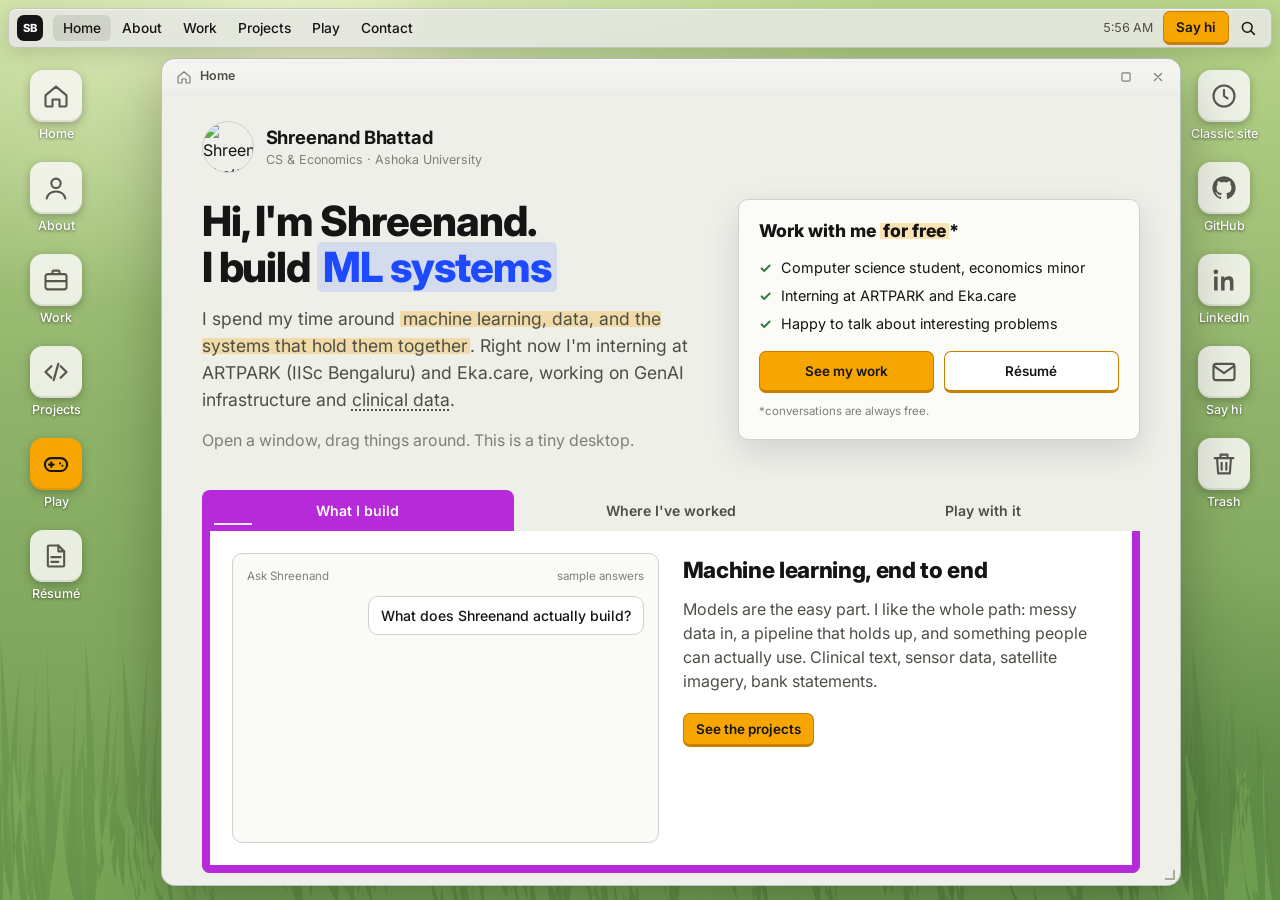
==== update/index.html @ 7546afbc "Add VOID//SHIFT hand-tracked arcade game and desktop-style portfolio at /update Co-Authored-By: Clau" ====
<!DOCTYPE html>
<html lang="en">
<head>
<meta charset="UTF-8">
<meta name="viewport" content="width=device-width, initial-scale=1.0">
<title>Shreenand Bhattad · desktop edition</title>
<meta name="description" content="Shreenand Bhattad's portfolio, rebuilt as a tiny desktop. Machine learning, data, and the systems that hold them together.">
<meta name="theme-color" content="#e5e7e0">
<link rel="preconnect" href="https://fonts.googleapis.com">
<link rel="preconnect" href="https://fonts.gstatic.com" crossorigin>
<link href="https://fonts.googleapis.com/css2?family=Inter:wght@400;500;600;700;800&display=swap" rel="stylesheet">
<link rel="icon" href="data:image/svg+xml,<svg xmlns='http://www.w3.org/2000/svg' viewBox='0 0 100 100'><rect width='100' height='100' rx='22' fill='%23151515'/><text x='50' y='66' font-size='44' font-weight='800' text-anchor='middle' fill='white' font-family='Arial'>SB</text></svg>">
<link rel="stylesheet" href="style.css">
</head>
<body>

<svg width="0" height="0" style="position:absolute" aria-hidden="true">
  <defs>
    <symbol id="i-home" viewBox="0 0 24 24"><path fill="none" stroke="currentColor" stroke-width="1.8" stroke-linejoin="round" d="M3 11.5 12 4l9 7.5V20a1 1 0 0 1-1 1h-5v-6H9v6H4a1 1 0 0 1-1-1z"/></symbol>
    <symbol id="i-user" viewBox="0 0 24 24"><g fill="none" stroke="currentColor" stroke-width="1.8" stroke-linecap="round"><circle cx="12" cy="8" r="4"/><path d="M4 21c1-4 4-6 8-6s7 2 8 6"/></g></symbol>
    <symbol id="i-brief" viewBox="0 0 24 24"><g fill="none" stroke="currentColor" stroke-width="1.8" stroke-linejoin="round"><rect x="3" y="7" width="18" height="13" rx="2"/><path d="M9 7V5a1 1 0 0 1 1-1h4a1 1 0 0 1 1 1v2M3 13h18"/></g></symbol>
    <symbol id="i-code" viewBox="0 0 24 24"><path fill="none" stroke="currentColor" stroke-width="1.9" stroke-linecap="round" stroke-linejoin="round" d="m8 7-5 5 5 5m8-10 5 5-5 5M14 5l-4 14"/></symbol>
    <symbol id="i-play" viewBox="0 0 24 24"><g fill="none" stroke="currentColor" stroke-width="1.8" stroke-linejoin="round" stroke-linecap="round"><rect x="2.5" y="7" width="19" height="11" rx="5.5"/><path d="M8 10.5v4M6 12.5h4M15.5 11.5h.01M17.5 13.5h.01"/></g></symbol>
    <symbol id="i-doc" viewBox="0 0 24 24"><g fill="none" stroke="currentColor" stroke-width="1.8" stroke-linejoin="round" stroke-linecap="round"><path d="M6 3h8l5 5v12a1 1 0 0 1-1 1H6a1 1 0 0 1-1-1V4a1 1 0 0 1 1-1z"/><path d="M14 3v5h5M8 13h8M8 17h6"/></g></symbol>
    <symbol id="i-mail" viewBox="0 0 24 24"><g fill="none" stroke="currentColor" stroke-width="1.8" stroke-linejoin="round" stroke-linecap="round"><rect x="3" y="5" width="18" height="14" rx="2"/><path d="m3.5 7 8.5 6 8.5-6"/></g></symbol>
    <symbol id="i-gh" viewBox="0 0 24 24"><path fill="currentColor" d="M12 2a10 10 0 0 0-3.16 19.49c.5.09.68-.22.68-.48v-1.7c-2.78.6-3.37-1.34-3.37-1.34-.45-1.16-1.11-1.47-1.11-1.47-.91-.62.07-.6.07-.6 1 .07 1.53 1.03 1.53 1.03.89 1.53 2.34 1.09 2.91.83.09-.65.35-1.09.63-1.34-2.22-.25-4.56-1.11-4.56-4.94 0-1.09.39-1.98 1.03-2.68-.1-.25-.45-1.27.1-2.64 0 0 .84-.27 2.75 1.02a9.5 9.5 0 0 1 5 0c1.91-1.29 2.75-1.02 2.75-1.02.55 1.37.2 2.39.1 2.64.64.7 1.03 1.59 1.03 2.68 0 3.84-2.34 4.69-4.57 4.94.36.31.68.92.68 1.85v2.74c0 .27.18.58.69.48A10 10 0 0 0 12 2z"/></symbol>
    <symbol id="i-in" viewBox="0 0 24 24"><path fill="currentColor" d="M5 3a2 2 0 1 0 0 4 2 2 0 0 0 0-4zM3.500 9h3v12h-3zM9.500 9h2.900v1.700c.5-1 1.800-2 3.700-2 3.400 0 4 2.200 4 5V21h-3v-6c0-1.500 0-3.300-2-3.300s-2.600 1.500-2.600 3.200V21h-3z"/></symbol>
    <symbol id="i-trash" viewBox="0 0 24 24"><g fill="none" stroke="currentColor" stroke-width="1.8" stroke-linecap="round" stroke-linejoin="round"><path d="M4 7h16M9 7V4h6v3M6 7l1 13h10l1-13M10 11v6M14 11v6"/></g></symbol>
    <symbol id="i-back" viewBox="0 0 24 24"><g fill="none" stroke="currentColor" stroke-width="1.8" stroke-linecap="round" stroke-linejoin="round"><circle cx="12" cy="12" r="9"/><path d="M12 7v5l3 2"/></g></symbol>
    <symbol id="i-search" viewBox="0 0 24 24"><g fill="none" stroke="currentColor" stroke-width="2" stroke-linecap="round"><circle cx="11" cy="11" r="6.500"/><path d="m16 16 4.500 4.500"/></g></symbol>
    <symbol id="i-x" viewBox="0 0 24 24"><path fill="none" stroke="currentColor" stroke-width="2.200" stroke-linecap="round" d="m6 6 12 12M18 6 6 18"/></symbol>
    <symbol id="i-max" viewBox="0 0 24 24"><rect x="5" y="5" width="14" height="14" rx="2" fill="none" stroke="currentColor" stroke-width="2"/></symbol>
  </defs>
</svg>

<div id="wall">
  <div class="sun"></div>
  <svg viewBox="0 0 1200 300" preserveAspectRatio="none" id="grass"></svg>
</div>

<header id="bar">
  <a class="mark" href="#home" title="home">SB</a>
  <nav id="nav">
    <button data-open="home">Home</button>
    <button data-open="about">About</button>
    <button data-open="work">Work</button>
    <button data-open="projects">Projects</button>
    <button data-open="play">Play</button>
    <button data-open="contact">Contact</button>
  </nav>
  <span class="sp"></span>
  <span id="clock"></span>
  <a class="cta" href="#contact" data-open="contact">Say hi</a>
  <button class="ibtn" id="searchBtn" title="Search (⌘K)" aria-label="Search"><svg><use href="#i-search"/></svg></button>
</header>

<aside class="icons l" id="iconsL"></aside>
<aside class="icons r" id="iconsR"></aside>
<div id="wins"></div>

<div id="spot" role="dialog" aria-label="Search">
  <div class="panel">
    <input id="spotIn" placeholder="Jump to… work, projects, a game, résumé" autocomplete="off">
    <div class="res" id="spotRes"></div>
  </div>
</div>

<div id="toast">
  <button id="toastX" aria-label="Dismiss">×</button>
  <b>Legally-required cookie banner</b>
  <p>This site sets no cookies and loads no trackers. The only thing it remembers, in your browser, is whether you closed this box.</p>
  <p>No data goes to a third party. Nobody is asking you to accept anything.</p>
</div>

<script src="app.js"></script>
</body>
</html>
---- update/style.css ----
/* Shreenand · desktop edition.
   A portfolio that behaves like a tiny operating system: wallpaper, taskbar,
   desktop icons, and every page is a draggable window. */
:root{
  --bg:#eeefe9; --bg2:#e5e7e0; --card:#fbfbf8; --ink:#151515; --soft:#4d4f46; --mute:#7d8075; --line:#d0d1c9;
  --orange:#f7a501; --orange-d:#c77f00; --blue:#1d4aff; --purple:#b62ad9; --marker:rgba(247,165,1,.28); --mblue:rgba(29,74,255,.12);
  --green:#2f7d32;
  --font:'Inter',system-ui,-apple-system,'Segoe UI',Roboto,sans-serif;
  --mono:ui-monospace,'SF Mono',Menlo,Consolas,monospace;
}
*{box-sizing:border-box;margin:0;padding:0}
html,body{height:100%}
body{font-family:var(--font);color:var(--ink);overflow:hidden;background:#8fb36a;-webkit-font-smoothing:antialiased;line-height:1.5}
a{color:inherit}
button{font-family:inherit;cursor:pointer}

/* ---------- wallpaper: a hand-built meadow, all CSS + SVG ---------- */
#wall{position:fixed;inset:0;z-index:0;
  background:
    radial-gradient(ellipse 70% 50% at 20% 0%,rgba(255,255,230,.55),transparent 70%),
    radial-gradient(ellipse 60% 40% at 90% 90%,rgba(40,90,40,.35),transparent 70%),
    linear-gradient(180deg,#b9d58a 0%,#8fb36a 45%,#6f9a4f 100%)}
#wall svg{position:absolute;left:0;bottom:0;width:100%;height:46%;opacity:.55}
#wall .sun{position:absolute;top:-60px;left:12%;width:340px;height:340px;border-radius:50%;
  background:radial-gradient(circle,rgba(255,252,220,.75),rgba(255,252,220,0) 68%);filter:blur(4px)}

/* ---------- taskbar ---------- */
#bar{position:fixed;top:8px;left:8px;right:8px;height:40px;z-index:900;display:flex;align-items:center;gap:2px;padding:0 8px;
  background:rgba(229,231,224,.9);backdrop-filter:blur(14px);-webkit-backdrop-filter:blur(14px);border:1px solid rgba(0,0,0,.14);border-radius:8px;
  box-shadow:0 1px 0 rgba(255,255,255,.6) inset,0 6px 18px rgba(0,0,0,.12)}
#bar .mark{width:26px;height:26px;border-radius:7px;background:var(--ink);color:#fff;font-weight:800;font-size:.7rem;letter-spacing:.02em;
  display:flex;align-items:center;justify-content:center;margin-right:8px;text-decoration:none;flex:none}
#bar nav{display:flex;gap:1px;overflow:auto;scrollbar-width:none}
#bar nav::-webkit-scrollbar{display:none}
#bar nav button,#bar nav a{background:none;border:none;font-size:.86rem;font-weight:500;color:var(--ink);padding:5px 10px;border-radius:6px;text-decoration:none;white-space:nowrap}
#bar nav button:hover,#bar nav a:hover{background:rgba(0,0,0,.07)}
#bar nav button.on{background:rgba(0,0,0,.09)}
#bar .sp{flex:1}
.cta{background:var(--orange);color:var(--ink);font-weight:600;font-size:.84rem;border:1px solid var(--orange-d);border-bottom-width:3px;
  border-radius:7px;padding:5px 12px;text-decoration:none;display:inline-block;transition:transform .12s,filter .15s;white-space:nowrap}
.cta:hover{filter:brightness(1.06);transform:translateY(-1px)}
.cta:active{transform:translateY(1px);border-bottom-width:1px}
.cta.ghost{background:#fff;border-color:var(--orange-d)}
.ibtn{width:30px;height:30px;border:none;background:none;border-radius:6px;display:flex;align-items:center;justify-content:center;color:var(--ink);margin-left:2px}
.ibtn:hover{background:rgba(0,0,0,.08)}
.ibtn svg{width:18px;height:18px}
#clock{font-size:.78rem;color:var(--soft);margin:0 8px;font-variant-numeric:tabular-nums}

/* ---------- desktop icons ---------- */
.icons{position:fixed;top:64px;bottom:12px;z-index:5;display:flex;flex-direction:column;gap:10px;width:96px;align-items:center}
.icons.l{left:8px}.icons.r{right:8px}
.ico{width:92px;background:none;border:none;color:#fff;font-size:.78rem;font-weight:500;text-align:center;padding:6px 4px 4px;border-radius:8px;
  text-shadow:0 1px 3px rgba(0,0,0,.55);text-decoration:none;display:block;line-height:1.2}
.ico:hover,.ico:focus-visible{background:rgba(255,255,255,.18);outline:none}
.ico:active{background:rgba(255,255,255,.28)}
.ico .g{width:52px;height:52px;margin:0 auto 5px;border-radius:13px;background:rgba(245,246,240,.9);display:flex;align-items:center;justify-content:center;
  box-shadow:0 3px 10px rgba(0,0,0,.25),0 -2px 0 rgba(0,0,0,.08) inset;color:#55574d}
.ico .g svg{width:28px;height:28px}
.ico.hot .g{background:var(--orange);color:var(--ink)}

/* ---------- windows ---------- */
#wins{position:fixed;inset:0;z-index:10;pointer-events:none}
.win{position:absolute;pointer-events:auto;display:flex;flex-direction:column;background:var(--bg);border:1px solid rgba(0,0,0,.2);border-radius:14px;
  box-shadow:0 18px 60px rgba(0,0,0,.28),0 2px 0 rgba(255,255,255,.5) inset;overflow:hidden;animation:pop .22s cubic-bezier(.2,.9,.3,1.2)}
@keyframes pop{from{opacity:0;transform:scale(.94) translateY(10px)}to{opacity:1;transform:none}}
.win.closing{animation:out .16s ease forwards}
@keyframes out{to{opacity:0;transform:scale(.96)}}
.win.max{inset:56px 108px 8px 108px!important;width:auto!important;height:auto!important;left:108px!important;top:56px!important}
.win.inactive{box-shadow:0 8px 30px rgba(0,0,0,.2)}
.tbar{height:36px;flex:none;display:flex;align-items:center;gap:8px;padding:0 10px 0 14px;cursor:grab;user-select:none;-webkit-user-select:none;
  background:linear-gradient(180deg,rgba(255,255,255,.55),rgba(255,255,255,0));border-bottom:1px solid rgba(0,0,0,.07)}
.tbar:active{cursor:grabbing}
.tbar .t{flex:1;font-size:.78rem;font-weight:600;color:var(--soft);white-space:nowrap;overflow:hidden;text-overflow:ellipsis}
.tbar .wb{width:24px;height:24px;border:none;background:none;border-radius:6px;color:var(--mute);display:flex;align-items:center;justify-content:center}
.tbar .wb:hover{background:rgba(0,0,0,.08);color:var(--ink)}
.tbar .wb svg{width:14px;height:14px}
.body{flex:1;overflow:auto;padding:0;scrollbar-width:thin;scrollbar-color:#c3c5bb transparent}
.pad{padding:26px 40px 44px}
.grip{position:absolute;right:0;bottom:0;width:18px;height:18px;cursor:nwse-resize;z-index:3}
.grip::after{content:"";position:absolute;right:5px;bottom:5px;width:8px;height:8px;border-right:2px solid #a9ab9f;border-bottom:2px solid #a9ab9f}

/* ---------- typography shared by window contents ---------- */
h1.big{font-size:clamp(1.9rem,3.6vw,2.6rem);font-weight:800;letter-spacing:-.025em;line-height:1.1}
h2.sec{font-size:1.5rem;font-weight:800;letter-spacing:-.02em;margin-bottom:6px}
.lead{font-size:1.1rem;color:var(--soft);margin-top:14px;max-width:640px;line-height:1.55}
.hl{background:linear-gradient(transparent 12%,var(--marker) 12%,var(--marker) 92%,transparent 92%);padding:0 3px;border-radius:3px}
.hlb{background:var(--mblue);color:var(--blue);padding:0 6px;border-radius:5px}
.und{text-decoration:underline;text-decoration-style:dotted;text-underline-offset:3px}
.eyebrow{font-size:.7rem;font-weight:700;letter-spacing:.14em;text-transform:uppercase;color:var(--mute);margin-bottom:8px}
.chip{display:inline-block;font-size:.7rem;font-weight:500;padding:2px 8px;border:1px solid var(--line);border-radius:999px;background:#fff;color:var(--soft);margin:3px 4px 0 0}
.box{background:var(--card);border:1px solid var(--line);border-radius:10px;box-shadow:0 1px 0 rgba(255,255,255,.9) inset}

/* ---------- home window ---------- */
.hero{display:grid;grid-template-columns:1.25fr 1fr;gap:34px;align-items:start}
.setup{padding:18px 20px;box-shadow:0 12px 34px rgba(0,0,0,.12)}
.setup h3{font-size:1.1rem;font-weight:800;margin-bottom:10px}
.setup ul{list-style:none;margin-bottom:14px}
.setup li{font-size:.9rem;padding:3px 0 3px 22px;position:relative}
.setup li::before{content:"✓";position:absolute;left:0;color:var(--green);font-weight:700}
.setup .row{display:flex;gap:10px;flex-wrap:wrap}
.setup .cta{flex:1;text-align:center;padding:9px 12px}
.me{display:flex;align-items:center;gap:12px;margin-bottom:26px}
.me img{width:52px;height:52px;border-radius:50%;border:1px solid var(--line)}
.me b{font-size:1.15rem;letter-spacing:-.01em}
.me small{display:block;color:var(--mute);font-size:.78rem}
.tabs{margin-top:38px}
.tabrow{display:flex}
.tabrow button{flex:1;border:none;background:none;padding:12px 8px;font-size:.88rem;font-weight:600;color:var(--soft);border-radius:8px 8px 0 0;position:relative}
.tabrow button.on{background:var(--purple);color:#fff}
.tabrow button.on::after{content:"";position:absolute;left:12px;bottom:6px;height:2px;background:rgba(255,255,255,.9);width:var(--p,0%);transition:width .1s linear}
.tabpane{border:8px solid var(--purple);border-top-width:0;background:#fff;border-radius:0 0 8px 8px;display:grid;grid-template-columns:1fr 1fr;gap:24px;padding:22px;min-height:340px}
.tabpane .txt h3{font-size:1.4rem;font-weight:800;letter-spacing:-.015em;margin-bottom:10px}
.tabpane .txt p{color:var(--soft);font-size:1rem;margin-bottom:12px}
.tabpane .txt .cta{margin-top:8px}
.ask{border:1px solid var(--line);border-radius:10px;background:#fafaf7;padding:14px;font-size:.88rem;min-height:290px;display:flex;flex-direction:column;gap:10px}
.ask .hd{display:flex;justify-content:space-between;color:var(--mute);font-size:.72rem}
.ask .q{align-self:flex-end;background:#fff;border:1px solid var(--line);border-radius:10px;padding:8px 12px;max-width:92%;font-weight:500}
.ask .a{color:var(--soft)}
.ask .src{display:flex;gap:8px;align-items:center;border-bottom:1px solid var(--line);padding:6px 0;font-size:.8rem;opacity:0;transform:translateY(4px);transition:all .3s}
.ask .src.in{opacity:1;transform:none}
.ask .src i{width:8px;height:8px;border-radius:50%;background:var(--orange);flex:none}
.ask .src small{color:var(--mute);margin-left:auto;font-size:.7rem}
.caret::after{content:"";display:inline-block;width:2px;height:1em;background:var(--ink);margin-left:2px;vertical-align:-2px;animation:blink 1s steps(1) infinite}
@keyframes blink{50%{opacity:0}}
.stats{display:grid;grid-template-columns:repeat(4,1fr);gap:12px;margin-top:34px}
.stat{padding:16px 16px}
.stat b{display:block;font-size:1.7rem;font-weight:800;letter-spacing:-.02em}
.stat span{font-size:.78rem;color:var(--mute)}
.logos{display:flex;flex-wrap:wrap;gap:10px 28px;margin-top:14px;font-weight:700;color:#6d7064;font-size:1.02rem;letter-spacing:-.01em}

/* ---------- inner pages ---------- */
.list{display:grid;gap:12px;margin-top:22px}
.item{display:block;padding:18px 20px;text-decoration:none;transition:transform .15s,box-shadow .15s}
a.item:hover{transform:translateY(-2px);box-shadow:0 10px 26px rgba(0,0,0,.1)}
.item .top{display:flex;justify-content:space-between;gap:12px;align-items:baseline;flex-wrap:wrap}
.item h3{font-size:1.1rem;font-weight:700;letter-spacing:-.01em}
.item .when{font-size:.78rem;color:var(--mute);white-space:nowrap}
.item p{color:var(--soft);font-size:.94rem;margin-top:6px}
.item .stack{margin-top:8px}
.grid2{display:grid;grid-template-columns:repeat(2,1fr);gap:12px;margin-top:22px}
.tile{padding:18px;text-decoration:none;display:block;position:relative;transition:transform .15s,box-shadow .15s}
.tile:hover{transform:translateY(-2px);box-shadow:0 10px 26px rgba(0,0,0,.1)}
.tile .em{font-size:1.7rem;margin-bottom:8px;display:block}
.tile h3{font-size:1.02rem;font-weight:700}
.tile p{font-size:.88rem;color:var(--soft);margin-top:4px}
.tile .go{position:absolute;right:16px;top:16px;color:var(--mute)}
.tile.new::before{content:"NEW";position:absolute;right:38px;top:16px;font-size:.6rem;font-weight:800;letter-spacing:.1em;background:var(--orange);padding:2px 6px;border-radius:4px}
.kv{display:grid;grid-template-columns:130px 1fr;gap:6px 18px;margin-top:20px;font-size:.94rem}
.kv dt{color:var(--mute);font-size:.8rem;text-transform:uppercase;letter-spacing:.08em;padding-top:2px}
.contactlist{display:grid;gap:10px;margin-top:22px}
.contactlist a{display:flex;align-items:center;gap:14px;padding:14px 18px;text-decoration:none}
.contactlist a:hover{background:#fff}
.contactlist svg{width:22px;height:22px;color:var(--soft);flex:none}
.contactlist small{color:var(--mute);display:block;font-size:.78rem}
.contactlist b{font-size:.98rem}
iframe.pdf{width:100%;height:560px;border:1px solid var(--line);border-radius:10px;background:#fff;margin-top:18px}

/* ---------- spotlight + toast ---------- */
#spot{position:fixed;inset:0;z-index:1000;background:rgba(0,0,0,.28);display:none;align-items:flex-start;justify-content:center;padding-top:14vh}
#spot.on{display:flex}
#spot .panel{width:min(560px,92vw);background:var(--bg);border-radius:12px;border:1px solid rgba(0,0,0,.2);box-shadow:0 24px 70px rgba(0,0,0,.35);overflow:hidden}
#spot input{width:100%;border:none;background:#fff;padding:16px 18px;font:inherit;font-size:1rem;outline:none;border-bottom:1px solid var(--line)}
#spot .res{max-height:320px;overflow:auto;padding:6px}
#spot .res button{display:flex;gap:12px;width:100%;text-align:left;border:none;background:none;padding:10px 12px;border-radius:8px;font-size:.92rem;align-items:center}
#spot .res button.sel,#spot .res button:hover{background:rgba(0,0,0,.07)}
#spot .res small{margin-left:auto;color:var(--mute);font-size:.72rem}
#toast{position:fixed;right:14px;bottom:14px;z-index:950;width:min(340px,calc(100vw - 28px));padding:16px 18px;background:var(--card);border:1px solid var(--line);border-radius:10px;
  box-shadow:0 14px 40px rgba(0,0,0,.25);display:none;font-size:.86rem;color:var(--soft)}
#toast.on{display:block;animation:pop .3s ease}
#toast b{display:block;color:var(--ink);font-size:.92rem;margin-bottom:6px}
#toast p+p{margin-top:8px}
#toast button{position:absolute;right:8px;top:8px;border:none;background:none;width:24px;height:24px;font-size:1.1rem;color:var(--mute);border-radius:6px}
#toast button:hover{background:rgba(0,0,0,.07)}

/* ---------- small screens: windows go full-width, icons become a bottom dock ---------- */
@media (max-width:860px){
  .icons{display:none}
  .win{left:6px!important;top:56px!important;width:calc(100vw - 12px)!important;height:calc(100vh - 62px)!important}
  .win.max{inset:auto}
  .tbar .wb.mx,.grip{display:none}
  .pad{padding:20px 18px 40px}
  .hero,.tabpane{grid-template-columns:1fr}
  .stats{grid-template-columns:repeat(2,1fr)}
  .grid2{grid-template-columns:1fr}
  .tabrow button{font-size:.74rem;padding:10px 4px}
  #clock{display:none}
  .kv{grid-template-columns:1fr}
}
@media (max-width:1180px) and (min-width:861px){.win.max{left:8px!important;right:8px;inset:56px 8px 8px 8px!important}.icons{width:84px}.ico{width:80px}}
@media (prefers-reduced-motion:reduce){.win,.win.closing,#toast.on{animation:none}}
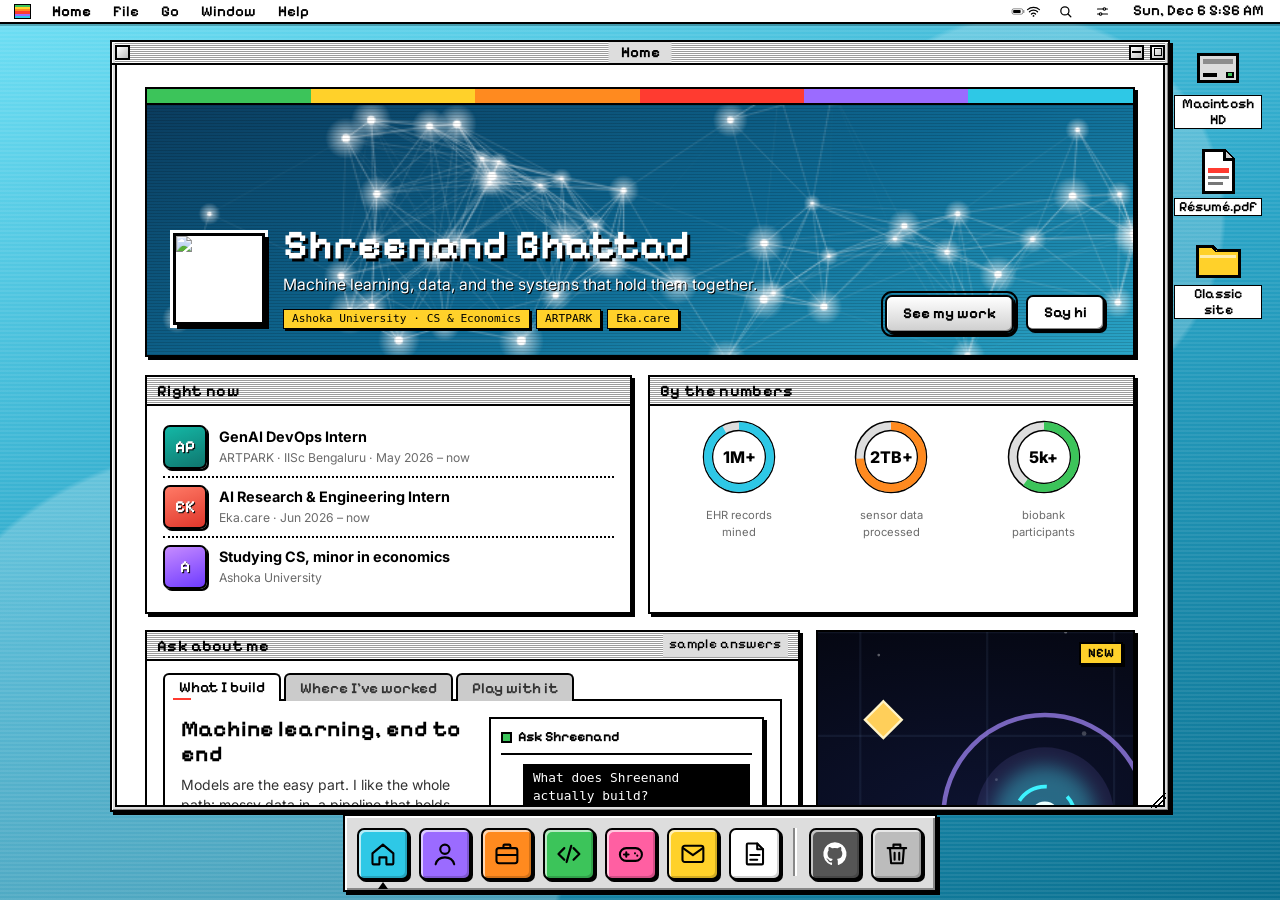
==== commit 4619901d: "Redesign /update as a classic Mac OS desktop: Platinum windows, retro wallpapers, drawn artwork Co-A" ====
--- a/update/index.html
+++ b/update/index.html
@@ -5,10 +5,10 @@
 <meta name="viewport" content="width=device-width, initial-scale=1.0">
 <title>Shreenand Bhattad · desktop edition</title>
 <meta name="description" content="Shreenand Bhattad's portfolio, rebuilt as a tiny desktop. Machine learning, data, and the systems that hold them together.">
-<meta name="theme-color" content="#e5e7e0">
+<meta name="theme-color" content="#2aa5c7">
 <link rel="preconnect" href="https://fonts.googleapis.com">
 <link rel="preconnect" href="https://fonts.gstatic.com" crossorigin>
-<link href="https://fonts.googleapis.com/css2?family=Inter:wght@400;500;600;700;800&display=swap" rel="stylesheet">
+<link href="https://fonts.googleapis.com/css2?family=Inter:wght@400;500;600;700&family=Pixelify+Sans:wght@400;500;600;700&display=swap" rel="stylesheet">
 <link rel="icon" href="data:image/svg+xml,<svg xmlns='http://www.w3.org/2000/svg' viewBox='0 0 100 100'><rect width='100' height='100' rx='22' fill='%23151515'/><text x='50' y='66' font-size='44' font-weight='800' text-anchor='middle' fill='white' font-family='Arial'>SB</text></svg>">
 <link rel="stylesheet" href="style.css">
 </head>
@@ -30,47 +30,44 @@
     <symbol id="i-search" viewBox="0 0 24 24"><g fill="none" stroke="currentColor" stroke-width="2" stroke-linecap="round"><circle cx="11" cy="11" r="6.500"/><path d="m16 16 4.500 4.500"/></g></symbol>
     <symbol id="i-x" viewBox="0 0 24 24"><path fill="none" stroke="currentColor" stroke-width="2.200" stroke-linecap="round" d="m6 6 12 12M18 6 6 18"/></symbol>
     <symbol id="i-max" viewBox="0 0 24 24"><rect x="5" y="5" width="14" height="14" rx="2" fill="none" stroke="currentColor" stroke-width="2"/></symbol>
+    <symbol id="i-wifi" viewBox="0 0 24 24"><g fill="none" stroke="currentColor" stroke-width="2" stroke-linecap="round"><path d="M2.500 9a14 14 0 0 1 19 0M5.500 12.500a9.500 9.500 0 0 1 13 0M8.700 16a5 5 0 0 1 6.600 0"/></g><circle cx="12" cy="19" r="1.400" fill="currentColor"/></symbol>
+    <symbol id="i-batt" viewBox="0 0 28 24"><rect x="2" y="7" width="20" height="10" rx="3" fill="none" stroke="currentColor" stroke-width="1.400" opacity=".6"/><rect x="4" y="9" width="14" height="6" rx="1.500" fill="currentColor"/><path d="M24 10v4" stroke="currentColor" stroke-width="1.600" stroke-linecap="round" opacity=".6"/></symbol>
+    <symbol id="i-ctl" viewBox="0 0 24 24"><g fill="none" stroke="currentColor" stroke-width="1.800" stroke-linecap="round"><path d="M4 8h9M17 8h3M4 16h3M11 16h9"/><circle cx="15" cy="8" r="2"/><circle cx="9" cy="16" r="2"/></g></symbol>
+    <symbol id="i-send" viewBox="0 0 24 24"><path fill="none" stroke="currentColor" stroke-width="1.800" stroke-linejoin="round" d="M21 3 3 10.500l7 3 3 7z"/></symbol>
   </defs>
 </svg>
 
-<div id="wall">
-  <div class="sun"></div>
-  <svg viewBox="0 0 1200 300" preserveAspectRatio="none" id="grass"></svg>
-</div>
+<div id="wall"></div>
 
-<header id="bar">
-  <a class="mark" href="#home" title="home">SB</a>
-  <nav id="nav">
-    <button data-open="home">Home</button>
-    <button data-open="about">About</button>
-    <button data-open="work">Work</button>
-    <button data-open="projects">Projects</button>
-    <button data-open="play">Play</button>
-    <button data-open="contact">Contact</button>
-  </nav>
+<header id="mb">
+  <button class="m logo" id="mLogo" aria-label="Menu"><i></i></button>
+  <button class="m app" id="mApp">Shreenand</button>
+  <button class="m hide-s" data-menu="file">File</button>
+  <button class="m hide-s" data-menu="go">Go</button>
+  <button class="m hide-s" data-menu="window">Window</button>
+  <button class="m hide-s" data-menu="help">Help</button>
   <span class="sp"></span>
+  <span class="st hide-s"><svg><use href="#i-batt"/></svg><svg><use href="#i-wifi"/></svg></span>
+  <button class="m" id="searchBtn" aria-label="Search" title="Search (⌘K)"><svg style="width:15px;height:15px;vertical-align:-3px"><use href="#i-search"/></svg></button>
+  <button class="m hide-s" aria-label="Control centre" id="ctlBtn"><svg style="width:15px;height:15px;vertical-align:-3px"><use href="#i-ctl"/></svg></button>
   <span id="clock"></span>
-  <a class="cta" href="#contact" data-open="contact">Say hi</a>
-  <button class="ibtn" id="searchBtn" title="Search (⌘K)" aria-label="Search"><svg><use href="#i-search"/></svg></button>
 </header>
+<div class="menu" id="menu"></div>
 
-<aside class="icons l" id="iconsL"></aside>
-<aside class="icons r" id="iconsR"></aside>
+<aside class="dt" id="dt"></aside>
 <div id="wins"></div>
 
-<div id="spot" role="dialog" aria-label="Search">
+<div id="dockwrap"><nav id="dock" aria-label="Dock"></nav></div>
+
+<div id="spot" role="dialog" aria-label="Spotlight search">
   <div class="panel">
-    <input id="spotIn" placeholder="Jump to… work, projects, a game, résumé" autocomplete="off">
+    <div class="ttl"><span>Find</span></div>
+    <div class="row"><svg><use href="#i-search"/></svg><input id="spotIn" placeholder="Find anything…" autocomplete="off"></div>
     <div class="res" id="spotRes"></div>
   </div>
 </div>
 
-<div id="toast">
-  <button id="toastX" aria-label="Dismiss">×</button>
-  <b>Legally-required cookie banner</b>
-  <p>This site sets no cookies and loads no trackers. The only thing it remembers, in your browser, is whether you closed this box.</p>
-  <p>No data goes to a third party. Nobody is asking you to accept anything.</p>
-</div>
+<div id="toast"><div class="ti">🍪</div><div><b>No cookies here</b>This site sets no cookies and loads no trackers. It only remembers, in your browser, that you clicked OK.<button class="btn ok" id="toastX">OK</button></div></div>
 
 <script src="app.js"></script>
 </body>
--- a/update/style.css
+++ b/update/style.css
@@ -1,190 +1,245 @@
-/* Shreenand · desktop edition.
-   A portfolio that behaves like a tiny operating system: wallpaper, taskbar,
-   desktop icons, and every page is a draggable window. */
+/* Shreenand · desktop edition, Platinum era.
+   A love letter to classic Mac OS: pinstriped windows, square close boxes, hard drop shadows,
+   dithered wallpapers, pixel type. All artwork is SVG or canvas, nothing to download. */
 :root{
-  --bg:#eeefe9; --bg2:#e5e7e0; --card:#fbfbf8; --ink:#151515; --soft:#4d4f46; --mute:#7d8075; --line:#d0d1c9;
-  --orange:#f7a501; --orange-d:#c77f00; --blue:#1d4aff; --purple:#b62ad9; --marker:rgba(247,165,1,.28); --mblue:rgba(29,74,255,.12);
-  --green:#2f7d32;
-  --font:'Inter',system-ui,-apple-system,'Segoe UI',Roboto,sans-serif;
-  --mono:ui-monospace,'SF Mono',Menlo,Consolas,monospace;
+  --pix:'Pixelify Sans','Silkscreen',Chicago,Geneva,ui-monospace,monospace;
+  --font:Inter,Geneva,'Lucida Grande',Verdana,system-ui,sans-serif;
+  --mono:Monaco,'SF Mono',ui-monospace,Menlo,monospace;
+  --plat:#dddddd; --plat2:#cbcbcb; --hi:#ffffff; --lo:#8c8c8c; --ink:#000; --soft:#333; --mute:#6b6b6b; --line:#000;
+  --link:#0033cc; --blue:#0033cc;
+  --yellow:#ffd12a; --cyan:#2ec8e6; --pink:#ff5fa2; --green:#3cc45a; --orange:#ff8a1f; --purple:#9b6bff; --red:#ff3b30;
 }
 *{box-sizing:border-box;margin:0;padding:0}
 html,body{height:100%}
-body{font-family:var(--font);color:var(--ink);overflow:hidden;background:#8fb36a;-webkit-font-smoothing:antialiased;line-height:1.5}
+body{font-family:var(--font);color:var(--ink);overflow:hidden;background:#2aa5c7;-webkit-font-smoothing:antialiased;line-height:1.45;font-size:14px}
 a{color:inherit}
-button{font-family:inherit;cursor:pointer}
-
-/* ---------- wallpaper: a hand-built meadow, all CSS + SVG ---------- */
-#wall{position:fixed;inset:0;z-index:0;
-  background:
-    radial-gradient(ellipse 70% 50% at 20% 0%,rgba(255,255,230,.55),transparent 70%),
-    radial-gradient(ellipse 60% 40% at 90% 90%,rgba(40,90,40,.35),transparent 70%),
-    linear-gradient(180deg,#b9d58a 0%,#8fb36a 45%,#6f9a4f 100%)}
-#wall svg{position:absolute;left:0;bottom:0;width:100%;height:46%;opacity:.55}
-#wall .sun{position:absolute;top:-60px;left:12%;width:340px;height:340px;border-radius:50%;
-  background:radial-gradient(circle,rgba(255,252,220,.75),rgba(255,252,220,0) 68%);filter:blur(4px)}
-
-/* ---------- taskbar ---------- */
-#bar{position:fixed;top:8px;left:8px;right:8px;height:40px;z-index:900;display:flex;align-items:center;gap:2px;padding:0 8px;
-  background:rgba(229,231,224,.9);backdrop-filter:blur(14px);-webkit-backdrop-filter:blur(14px);border:1px solid rgba(0,0,0,.14);border-radius:8px;
-  box-shadow:0 1px 0 rgba(255,255,255,.6) inset,0 6px 18px rgba(0,0,0,.12)}
-#bar .mark{width:26px;height:26px;border-radius:7px;background:var(--ink);color:#fff;font-weight:800;font-size:.7rem;letter-spacing:.02em;
-  display:flex;align-items:center;justify-content:center;margin-right:8px;text-decoration:none;flex:none}
-#bar nav{display:flex;gap:1px;overflow:auto;scrollbar-width:none}
-#bar nav::-webkit-scrollbar{display:none}
-#bar nav button,#bar nav a{background:none;border:none;font-size:.86rem;font-weight:500;color:var(--ink);padding:5px 10px;border-radius:6px;text-decoration:none;white-space:nowrap}
-#bar nav button:hover,#bar nav a:hover{background:rgba(0,0,0,.07)}
-#bar nav button.on{background:rgba(0,0,0,.09)}
-#bar .sp{flex:1}
-.cta{background:var(--orange);color:var(--ink);font-weight:600;font-size:.84rem;border:1px solid var(--orange-d);border-bottom-width:3px;
-  border-radius:7px;padding:5px 12px;text-decoration:none;display:inline-block;transition:transform .12s,filter .15s;white-space:nowrap}
-.cta:hover{filter:brightness(1.06);transform:translateY(-1px)}
-.cta:active{transform:translateY(1px);border-bottom-width:1px}
-.cta.ghost{background:#fff;border-color:var(--orange-d)}
-.ibtn{width:30px;height:30px;border:none;background:none;border-radius:6px;display:flex;align-items:center;justify-content:center;color:var(--ink);margin-left:2px}
-.ibtn:hover{background:rgba(0,0,0,.08)}
-.ibtn svg{width:18px;height:18px}
-#clock{font-size:.78rem;color:var(--soft);margin:0 8px;font-variant-numeric:tabular-nums}
-
-/* ---------- desktop icons ---------- */
-.icons{position:fixed;top:64px;bottom:12px;z-index:5;display:flex;flex-direction:column;gap:10px;width:96px;align-items:center}
-.icons.l{left:8px}.icons.r{right:8px}
-.ico{width:92px;background:none;border:none;color:#fff;font-size:.78rem;font-weight:500;text-align:center;padding:6px 4px 4px;border-radius:8px;
-  text-shadow:0 1px 3px rgba(0,0,0,.55);text-decoration:none;display:block;line-height:1.2}
-.ico:hover,.ico:focus-visible{background:rgba(255,255,255,.18);outline:none}
-.ico:active{background:rgba(255,255,255,.28)}
-.ico .g{width:52px;height:52px;margin:0 auto 5px;border-radius:13px;background:rgba(245,246,240,.9);display:flex;align-items:center;justify-content:center;
-  box-shadow:0 3px 10px rgba(0,0,0,.25),0 -2px 0 rgba(0,0,0,.08) inset;color:#55574d}
-.ico .g svg{width:28px;height:28px}
-.ico.hot .g{background:var(--orange);color:var(--ink)}
-
-/* ---------- windows ---------- */
+button{font-family:inherit;cursor:pointer;color:inherit}
+::selection{background:#000;color:#fff}
+
+/* ============ wallpaper ============ */
+#wall{position:fixed;inset:0;z-index:0;background-size:cover}
+
+/* ============ menu bar ============ */
+#mb{position:fixed;top:0;left:0;right:0;height:24px;z-index:900;display:flex;align-items:stretch;padding:0 4px;
+  background:#fff;border-bottom:2px solid #000;box-shadow:0 2px 0 rgba(0,0,0,.25);color:#000;font-family:var(--pix);font-size:15px;font-weight:600}
+#mb .m{border:none;background:none;color:#000;font-family:var(--pix);font-size:15px;font-weight:600;padding:0 11px;white-space:nowrap;display:flex;align-items:center}
+#mb .m:hover,#mb .m.on{background:#000;color:#fff}
+#mb .m.app{font-weight:700}
+#mb .logo{padding:0 10px}
+#mb .logo i{display:block;width:17px;height:15px;border:1.5px solid #000;font-style:normal;font-size:0;
+  background:linear-gradient(180deg,#3cc45a 0 16.6%,#ffd12a 16.6% 33.3%,#ff8a1f 33.3% 50%,#ff3b30 50% 66.6%,#9b6bff 66.6% 83.3%,#2ec8e6 83.3% 100%)}
+#mb .sp{flex:1}
+#mb .st{display:flex;align-items:center;padding:0 6px}
+#mb .st svg{width:15px;height:15px}
+#mb #clock{padding:0 12px;display:flex;align-items:center;font-variant-numeric:tabular-nums;font-weight:600}
+.menu{position:fixed;z-index:990;min-width:230px;padding:2px 0;background:#fff;border:2px solid #000;box-shadow:3px 3px 0 #000;display:none;color:#000;font-family:var(--pix);font-size:15px;font-weight:600}
+.menu.on{display:block}
+.menu button{display:flex;width:100%;align-items:center;gap:6px;border:none;background:none;text-align:left;padding:3px 14px 3px 8px;font-family:var(--pix);font-size:15px;font-weight:600}
+.menu button:hover{background:#000;color:#fff}
+.menu button small{margin-left:auto;opacity:.7;font-size:13px;padding-left:24px}
+.menu hr{border:none;border-top:2px dotted #000;margin:3px 0}
+.menu .ck{width:12px;flex:none}
+
+/* ============ desktop items ============ */
+.dt{position:fixed;right:16px;z-index:5;display:flex;flex-direction:column;gap:14px;top:42px;align-items:center}
+.dti{width:92px;text-align:center;color:#000;font-family:var(--pix);font-size:14px;font-weight:600;border:none;background:none;text-decoration:none;padding:2px;line-height:1.15;display:block}
+.dti span{display:inline-block;background:#fff;border:1px solid #000;padding:0 4px;margin-top:3px}
+.dti:hover svg.f,.dti:focus-visible svg.f{filter:invert(1)}
+.dti:hover span{background:#000;color:#fff}
+.dti svg.f{width:48px;height:48px;margin:0 auto;display:block;image-rendering:pixelated}
+
+/* ============ windows (Platinum) ============ */
 #wins{position:fixed;inset:0;z-index:10;pointer-events:none}
-.win{position:absolute;pointer-events:auto;display:flex;flex-direction:column;background:var(--bg);border:1px solid rgba(0,0,0,.2);border-radius:14px;
-  box-shadow:0 18px 60px rgba(0,0,0,.28),0 2px 0 rgba(255,255,255,.5) inset;overflow:hidden;animation:pop .22s cubic-bezier(.2,.9,.3,1.2)}
-@keyframes pop{from{opacity:0;transform:scale(.94) translateY(10px)}to{opacity:1;transform:none}}
-.win.closing{animation:out .16s ease forwards}
-@keyframes out{to{opacity:0;transform:scale(.96)}}
-.win.max{inset:56px 108px 8px 108px!important;width:auto!important;height:auto!important;left:108px!important;top:56px!important}
-.win.inactive{box-shadow:0 8px 30px rgba(0,0,0,.2)}
-.tbar{height:36px;flex:none;display:flex;align-items:center;gap:8px;padding:0 10px 0 14px;cursor:grab;user-select:none;-webkit-user-select:none;
-  background:linear-gradient(180deg,rgba(255,255,255,.55),rgba(255,255,255,0));border-bottom:1px solid rgba(0,0,0,.07)}
-.tbar:active{cursor:grabbing}
-.tbar .t{flex:1;font-size:.78rem;font-weight:600;color:var(--soft);white-space:nowrap;overflow:hidden;text-overflow:ellipsis}
-.tbar .wb{width:24px;height:24px;border:none;background:none;border-radius:6px;color:var(--mute);display:flex;align-items:center;justify-content:center}
-.tbar .wb:hover{background:rgba(0,0,0,.08);color:var(--ink)}
-.tbar .wb svg{width:14px;height:14px}
-.body{flex:1;overflow:auto;padding:0;scrollbar-width:thin;scrollbar-color:#c3c5bb transparent}
-.pad{padding:26px 40px 44px}
-.grip{position:absolute;right:0;bottom:0;width:18px;height:18px;cursor:nwse-resize;z-index:3}
-.grip::after{content:"";position:absolute;right:5px;bottom:5px;width:8px;height:8px;border-right:2px solid #a9ab9f;border-bottom:2px solid #a9ab9f}
-
-/* ---------- typography shared by window contents ---------- */
-h1.big{font-size:clamp(1.9rem,3.6vw,2.6rem);font-weight:800;letter-spacing:-.025em;line-height:1.1}
-h2.sec{font-size:1.5rem;font-weight:800;letter-spacing:-.02em;margin-bottom:6px}
-.lead{font-size:1.1rem;color:var(--soft);margin-top:14px;max-width:640px;line-height:1.55}
-.hl{background:linear-gradient(transparent 12%,var(--marker) 12%,var(--marker) 92%,transparent 92%);padding:0 3px;border-radius:3px}
-.hlb{background:var(--mblue);color:var(--blue);padding:0 6px;border-radius:5px}
-.und{text-decoration:underline;text-decoration-style:dotted;text-underline-offset:3px}
-.eyebrow{font-size:.7rem;font-weight:700;letter-spacing:.14em;text-transform:uppercase;color:var(--mute);margin-bottom:8px}
-.chip{display:inline-block;font-size:.7rem;font-weight:500;padding:2px 8px;border:1px solid var(--line);border-radius:999px;background:#fff;color:var(--soft);margin:3px 4px 0 0}
-.box{background:var(--card);border:1px solid var(--line);border-radius:10px;box-shadow:0 1px 0 rgba(255,255,255,.9) inset}
-
-/* ---------- home window ---------- */
-.hero{display:grid;grid-template-columns:1.25fr 1fr;gap:34px;align-items:start}
-.setup{padding:18px 20px;box-shadow:0 12px 34px rgba(0,0,0,.12)}
-.setup h3{font-size:1.1rem;font-weight:800;margin-bottom:10px}
-.setup ul{list-style:none;margin-bottom:14px}
-.setup li{font-size:.9rem;padding:3px 0 3px 22px;position:relative}
-.setup li::before{content:"✓";position:absolute;left:0;color:var(--green);font-weight:700}
-.setup .row{display:flex;gap:10px;flex-wrap:wrap}
-.setup .cta{flex:1;text-align:center;padding:9px 12px}
-.me{display:flex;align-items:center;gap:12px;margin-bottom:26px}
-.me img{width:52px;height:52px;border-radius:50%;border:1px solid var(--line)}
-.me b{font-size:1.15rem;letter-spacing:-.01em}
-.me small{display:block;color:var(--mute);font-size:.78rem}
-.tabs{margin-top:38px}
-.tabrow{display:flex}
-.tabrow button{flex:1;border:none;background:none;padding:12px 8px;font-size:.88rem;font-weight:600;color:var(--soft);border-radius:8px 8px 0 0;position:relative}
-.tabrow button.on{background:var(--purple);color:#fff}
-.tabrow button.on::after{content:"";position:absolute;left:12px;bottom:6px;height:2px;background:rgba(255,255,255,.9);width:var(--p,0%);transition:width .1s linear}
-.tabpane{border:8px solid var(--purple);border-top-width:0;background:#fff;border-radius:0 0 8px 8px;display:grid;grid-template-columns:1fr 1fr;gap:24px;padding:22px;min-height:340px}
-.tabpane .txt h3{font-size:1.4rem;font-weight:800;letter-spacing:-.015em;margin-bottom:10px}
-.tabpane .txt p{color:var(--soft);font-size:1rem;margin-bottom:12px}
-.tabpane .txt .cta{margin-top:8px}
-.ask{border:1px solid var(--line);border-radius:10px;background:#fafaf7;padding:14px;font-size:.88rem;min-height:290px;display:flex;flex-direction:column;gap:10px}
-.ask .hd{display:flex;justify-content:space-between;color:var(--mute);font-size:.72rem}
-.ask .q{align-self:flex-end;background:#fff;border:1px solid var(--line);border-radius:10px;padding:8px 12px;max-width:92%;font-weight:500}
-.ask .a{color:var(--soft)}
-.ask .src{display:flex;gap:8px;align-items:center;border-bottom:1px solid var(--line);padding:6px 0;font-size:.8rem;opacity:0;transform:translateY(4px);transition:all .3s}
+.win{position:absolute;pointer-events:auto;display:flex;flex-direction:column;background:var(--plat);border:2px solid #000;border-radius:0;padding:0 3px 3px;
+  box-shadow:3px 3px 0 #000,inset 1px 1px 0 #fff,inset -1px -1px 0 #888;animation:wopen .18s steps(4)}
+@keyframes wopen{from{opacity:0;transform:scale(.7)}to{opacity:1;transform:none}}
+.win.closing{animation:wclose .12s steps(3) forwards}
+@keyframes wclose{to{opacity:0;transform:scale(.7)}}
+.win.max{left:6px!important;top:30px!important;width:calc(100vw - 20px)!important;height:calc(100vh - 118px)!important}
+.win.shaded{height:auto!important}
+.win.shaded .body,.win.shaded .grip{display:none}
+.win.shaded{padding-bottom:0}
+.tbar{height:23px;flex:none;display:flex;align-items:center;gap:6px;padding:0 3px;margin:0 -3px;position:relative;user-select:none;-webkit-user-select:none;cursor:default;
+  background:repeating-linear-gradient(180deg,#fff 0 1px,#9c9c9c 1px 2px);background-clip:content-box;border-bottom:2px solid #000;background-color:var(--plat)}
+.tbar .t{position:absolute;left:50%;transform:translateX(-50%);background:var(--plat);padding:0 12px;font-family:var(--pix);font-size:15px;font-weight:700;white-space:nowrap;max-width:calc(100% - 110px);overflow:hidden;text-overflow:ellipsis;color:#000;pointer-events:none}
+.bx{width:15px;height:15px;border:2px solid #000;background:linear-gradient(135deg,#fff,#bdbdbd);padding:0;position:relative;z-index:2;flex:none}
+.bx:active{background:#000}
+.bx.y{margin-left:auto}
+.bx.g::after{content:"";position:absolute;right:1px;top:1px;width:6px;height:6px;border:1.5px solid #000}
+.bx.y::after{content:"";position:absolute;left:1px;right:1px;top:4px;border-top:2px solid #000}
+.win.inactive .tbar{background:var(--plat)}
+.win.inactive .tbar .t{color:#777}
+.win.inactive .bx{border-color:#888;background:var(--plat)}
+.win.inactive .bx::after{border-color:#888}
+.win.inactive{box-shadow:2px 2px 0 rgba(0,0,0,.6)}
+.body{flex:1;overflow:auto;background:#fff;border:2px solid #000;border-top:0;margin-top:0;scrollbar-width:auto;position:relative}
+.body::-webkit-scrollbar{width:17px;height:17px}
+.body::-webkit-scrollbar-track{background:repeating-conic-gradient(#fff 0 25%,#c8c8c8 0 50%) 0 0/4px 4px;border-left:2px solid #000}
+.body::-webkit-scrollbar-thumb{background:var(--plat);border:2px solid #000;box-shadow:inset 1px 1px 0 #fff,inset -1px -1px 0 #888}
+.body::-webkit-scrollbar-button{display:block;height:17px;width:17px;background:var(--plat);border:2px solid #000}
+.pad{padding:22px 28px 40px}
+.grip{position:absolute;right:2px;bottom:2px;width:15px;height:15px;cursor:nwse-resize;z-index:3;
+  background:linear-gradient(135deg,transparent 0 45%,#000 45% 52%,transparent 52% 62%,#000 62% 69%,transparent 69%)}
+
+/* ============ Dock → the tray ============ */
+#dockwrap{position:fixed;left:0;right:0;bottom:8px;z-index:800;display:flex;justify-content:center;pointer-events:none}
+#dock{pointer-events:auto;display:flex;align-items:flex-end;gap:10px;padding:8px 12px 10px;height:78px;background:var(--plat);border:2px solid #000;
+  box-shadow:3px 3px 0 #000,inset 2px 2px 0 #fff,inset -2px -2px 0 #888}
+.dk{position:relative;display:flex;flex-direction:column;align-items:center;justify-content:flex-end;border:none;background:none;text-decoration:none;padding:0;width:52px;height:52px;flex:none}
+.dk .ic{width:100%;height:100%;display:flex;align-items:center;justify-content:center;color:#000;border:2px solid #000;border-radius:7px;box-shadow:2px 2px 0 #000,inset 2px 2px 0 rgba(255,255,255,.65),inset -2px -2px 0 rgba(0,0,0,.18)}
+.dk .ic svg{width:58%;height:58%}
+.dk:active .ic{transform:translate(2px,2px);box-shadow:none}
+.dk .dot{position:absolute;bottom:-9px;width:0;height:0;border-left:5px solid transparent;border-right:5px solid transparent;border-bottom:7px solid #000;opacity:0}
+.dk.open .dot{opacity:1}
+.dk .tip{position:absolute;bottom:calc(100% + 10px);left:50%;transform:translateX(-50%);background:#ffffcc;color:#000;font-family:var(--pix);font-size:14px;font-weight:600;
+  padding:1px 8px;border:1px solid #000;box-shadow:2px 2px 0 #000;white-space:nowrap;opacity:0;pointer-events:none}
+.dk:hover .tip{opacity:1}
+.dk.bounce .ic{animation:bounce .5s steps(6)}
+@keyframes bounce{0%,100%{transform:translateY(0)}35%{transform:translateY(-22px)}65%{transform:translateY(-8px)}}
+.dsep{width:0;height:48px;border-left:2px solid #888;border-right:2px solid #fff;align-self:center;margin:0 2px;flex:none}
+.g-home{background:var(--cyan)}.g-about{background:var(--purple)}.g-work{background:var(--orange)}.g-projects{background:var(--green)}
+.g-play{background:var(--pink)}.g-contact{background:var(--yellow)}.g-resume{background:#fff}.g-gh{background:#555;color:#fff!important}.g-trash{background:#bcbcbc}
+
+/* ============ shared content ============ */
+h1.big{font-family:var(--pix);font-size:2.2rem;font-weight:700;letter-spacing:.01em;line-height:1.05}
+.lead{font-size:1rem;color:var(--soft);margin-top:10px;max-width:640px;line-height:1.55}
+.eyebrow{font-family:var(--pix);font-size:.85rem;letter-spacing:.06em;text-transform:uppercase;color:var(--mute);margin:24px 0 10px}
+.chip{display:inline-block;font-family:var(--mono);font-size:.68rem;padding:1px 7px;border:1px solid #000;background:#fff;color:#000;margin:4px 5px 0 0;border-radius:0;box-shadow:1px 1px 0 #000}
+.card{background:#fff;border:2px solid #000;border-radius:0;box-shadow:3px 3px 0 #000}
+.btn{display:inline-flex;align-items:center;gap:6px;background:linear-gradient(180deg,#fff,#cfcfcf);color:#000;border:2px solid #000;border-radius:7px;padding:5px 16px;font-family:var(--pix);font-size:15px;font-weight:700;text-decoration:none;
+  box-shadow:inset 1px 1px 0 #fff,inset -1px -1px 0 #8a8a8a,2px 2px 0 #000;outline:2px solid #000;outline-offset:2px}
+.btn:hover{background:linear-gradient(180deg,#fff,#e6e6e6)}
+.btn:active{background:#000;color:#fff;box-shadow:none;transform:translate(2px,2px)}
+.btn.sec{outline:none;margin:0 2px 2px 0}
+.btn.glass{outline:none;background:#fff;margin:0 2px 2px 0}
+.art{display:block;width:100%;height:auto;border-radius:0;border-bottom:2px solid #000;image-rendering:pixelated}
+.mono{width:44px;height:44px;border:2px solid #000;border-radius:7px;display:flex;align-items:center;justify-content:center;color:#fff;font-family:var(--pix);font-weight:700;font-size:1.05rem;flex:none;box-shadow:2px 2px 0 #000;text-shadow:1px 1px 0 #000}
+
+/* ============ home ============ */
+.banner{position:relative;overflow:hidden;color:#fff;min-height:270px;display:flex;align-items:flex-end;border:2px solid #000;box-shadow:3px 3px 0 #000;
+  background:linear-gradient(160deg,#0a3a5c,#0e6a94 55%,#2aa5c7)}
+.banner::before{content:"";position:absolute;left:0;right:0;top:0;height:14px;z-index:2;border-bottom:2px solid #000;
+  background:linear-gradient(90deg,#3cc45a 0 16.6%,#ffd12a 16.6% 33.3%,#ff8a1f 33.3% 50%,#ff3b30 50% 66.6%,#9b6bff 66.6% 83.3%,#2ec8e6 83.3% 100%)}
+.banner canvas{position:absolute;inset:0;width:100%;height:100%}
+.banner::after{content:"";position:absolute;inset:0;pointer-events:none;background:repeating-linear-gradient(0deg,rgba(0,0,0,.14) 0 1px,transparent 1px 3px)}
+.banner .in{position:relative;z-index:3;padding:34px 26px 22px;width:100%;display:flex;gap:20px;align-items:flex-end;justify-content:space-between;flex-wrap:wrap}
+.banner .who{display:flex;gap:18px;align-items:center}
+.banner img{width:92px;height:92px;border:3px solid #000;box-shadow:4px 4px 0 #000,0 0 0 3px #fff;flex:none;background:#fff}
+.banner h1{font-family:var(--pix);font-size:clamp(1.8rem,3.2vw,2.6rem);font-weight:700;line-height:1;text-shadow:3px 3px 0 #000}
+.banner p{color:#fff;margin-top:8px;font-size:.98rem;max-width:520px;text-shadow:1px 1px 0 #000}
+.banner .tags{margin-top:10px}
+.banner .tags span{display:inline-block;font-family:var(--mono);font-size:.7rem;padding:1px 8px;background:var(--yellow);color:#000;border:1px solid #000;margin:0 6px 4px 0;box-shadow:2px 2px 0 #000}
+.banner .acts{display:flex;gap:12px}
+.widgets{display:grid;grid-template-columns:repeat(6,1fr);gap:16px;margin-top:18px}
+.wd{padding:14px 16px 16px;overflow:hidden;position:relative}
+.wd h4{font-family:var(--pix);font-size:1rem;font-weight:700;letter-spacing:.02em;margin:-14px -16px 12px;padding:2px 10px;display:flex;justify-content:space-between;
+  background:repeating-linear-gradient(180deg,#fff 0 1px,#9c9c9c 1px 2px);border-bottom:2px solid #000}
+.wd h4 span{background:var(--plat);padding:0 6px;font-size:.85rem;font-weight:500}
+.s2{grid-column:span 2}.s3{grid-column:span 3}.s4{grid-column:span 4}.s6{grid-column:span 6}
+.now{display:flex;gap:12px;align-items:center;padding:7px 0}
+.now+.now{border-top:2px dotted #000}
+.now b{display:block;font-size:.9rem}
+.now small{color:var(--mute);font-size:.76rem}
+.rings{display:flex;gap:6px;align-items:center;justify-content:space-around}
+.ringw{text-align:center;position:relative}
+.cloud{display:flex;flex-wrap:wrap;gap:8px}
+.cloud span{font-family:var(--mono);font-size:.76rem;font-weight:700;padding:3px 10px;color:#000;border:2px solid #000;box-shadow:2px 2px 0 #000}
+.gamew{padding:0;color:#fff;min-height:170px;text-decoration:none;display:block}
+.gamew .art{position:absolute;inset:0;width:100%;height:100%;border:0}
+.gamew .tx{position:relative;padding:14px 16px;height:100%;display:flex;flex-direction:column;justify-content:flex-end;min-height:190px}
+.gamew .tx b{font-family:var(--pix);font-size:1.25rem;text-shadow:2px 2px 0 #000}
+.gamew .tx small{font-size:.78rem;text-shadow:1px 1px 0 #000}
+.gamew .new{position:absolute;top:10px;right:10px;font-family:var(--pix);font-size:.8rem;font-weight:700;background:var(--yellow);color:#000;border:2px solid #000;padding:0 7px;z-index:2;box-shadow:2px 2px 0 #000}
+.tabrow{display:flex;gap:3px;margin-bottom:-2px;position:relative;z-index:2}
+.tabrow button{border:2px solid #000;border-bottom:0;background:var(--plat2);padding:3px 14px;font-family:var(--pix);font-size:.95rem;font-weight:600;color:#333;position:relative;border-radius:6px 6px 0 0}
+.tabrow button.on{background:#fff;color:#000;padding-bottom:5px}
+.tabrow button.on::after{content:"";position:absolute;left:8px;bottom:1px;height:2px;background:var(--red);width:calc(var(--p,0%) * .88)}
+.tabpane{display:grid;grid-template-columns:1.05fr 1fr;gap:20px;align-items:start;border:2px solid #000;padding:16px;background:#fff}
+.tabpane h3{font-family:var(--pix);font-size:1.4rem;margin-bottom:8px;line-height:1.1}
+.tabpane p{color:var(--soft);margin-bottom:14px}
+.ask{background:#fff;border:2px solid #000;padding:10px 12px;min-height:250px;display:flex;flex-direction:column;gap:9px;box-shadow:3px 3px 0 #000;font-family:var(--mono)}
+.ask .hd{display:flex;gap:6px;align-items:center;font-family:var(--pix);font-size:.88rem;font-weight:700;border-bottom:2px solid #000;padding-bottom:5px;margin:-2px -2px 0}
+.ask .hd i{width:11px;height:11px;border:2px solid #000;background:var(--green)}
+.ask .q{align-self:flex-end;background:#000;color:#fff;padding:5px 10px;max-width:92%;font-size:.8rem}
+.ask .a{color:#000;font-size:.8rem}
+.ask .src{display:flex;gap:8px;align-items:center;border:1px solid #000;padding:5px 8px;font-size:.74rem;font-weight:700;opacity:0;transform:translateY(5px);transition:all .25s steps(3);background:#fffbe0}
 .ask .src.in{opacity:1;transform:none}
-.ask .src i{width:8px;height:8px;border-radius:50%;background:var(--orange);flex:none}
-.ask .src small{color:var(--mute);margin-left:auto;font-size:.7rem}
-.caret::after{content:"";display:inline-block;width:2px;height:1em;background:var(--ink);margin-left:2px;vertical-align:-2px;animation:blink 1s steps(1) infinite}
+.ask .src i{width:8px;height:8px;background:var(--orange);border:1px solid #000;flex:none}
+.ask .src small{color:#555;margin-left:auto;font-size:.66rem;font-weight:400}
+.caret::after{content:"";display:inline-block;width:8px;height:1em;background:currentColor;margin-left:2px;vertical-align:-2px;animation:blink 1s steps(1) infinite}
 @keyframes blink{50%{opacity:0}}
-.stats{display:grid;grid-template-columns:repeat(4,1fr);gap:12px;margin-top:34px}
-.stat{padding:16px 16px}
-.stat b{display:block;font-size:1.7rem;font-weight:800;letter-spacing:-.02em}
-.stat span{font-size:.78rem;color:var(--mute)}
-.logos{display:flex;flex-wrap:wrap;gap:10px 28px;margin-top:14px;font-weight:700;color:#6d7064;font-size:1.02rem;letter-spacing:-.01em}
-
-/* ---------- inner pages ---------- */
-.list{display:grid;gap:12px;margin-top:22px}
-.item{display:block;padding:18px 20px;text-decoration:none;transition:transform .15s,box-shadow .15s}
-a.item:hover{transform:translateY(-2px);box-shadow:0 10px 26px rgba(0,0,0,.1)}
-.item .top{display:flex;justify-content:space-between;gap:12px;align-items:baseline;flex-wrap:wrap}
-.item h3{font-size:1.1rem;font-weight:700;letter-spacing:-.01em}
-.item .when{font-size:.78rem;color:var(--mute);white-space:nowrap}
-.item p{color:var(--soft);font-size:.94rem;margin-top:6px}
-.item .stack{margin-top:8px}
-.grid2{display:grid;grid-template-columns:repeat(2,1fr);gap:12px;margin-top:22px}
-.tile{padding:18px;text-decoration:none;display:block;position:relative;transition:transform .15s,box-shadow .15s}
-.tile:hover{transform:translateY(-2px);box-shadow:0 10px 26px rgba(0,0,0,.1)}
-.tile .em{font-size:1.7rem;margin-bottom:8px;display:block}
-.tile h3{font-size:1.02rem;font-weight:700}
-.tile p{font-size:.88rem;color:var(--soft);margin-top:4px}
-.tile .go{position:absolute;right:16px;top:16px;color:var(--mute)}
-.tile.new::before{content:"NEW";position:absolute;right:38px;top:16px;font-size:.6rem;font-weight:800;letter-spacing:.1em;background:var(--orange);padding:2px 6px;border-radius:4px}
-.kv{display:grid;grid-template-columns:130px 1fr;gap:6px 18px;margin-top:20px;font-size:.94rem}
-.kv dt{color:var(--mute);font-size:.8rem;text-transform:uppercase;letter-spacing:.08em;padding-top:2px}
-.contactlist{display:grid;gap:10px;margin-top:22px}
-.contactlist a{display:flex;align-items:center;gap:14px;padding:14px 18px;text-decoration:none}
-.contactlist a:hover{background:#fff}
-.contactlist svg{width:22px;height:22px;color:var(--soft);flex:none}
-.contactlist small{color:var(--mute);display:block;font-size:.78rem}
-.contactlist b{font-size:.98rem}
-iframe.pdf{width:100%;height:560px;border:1px solid var(--line);border-radius:10px;background:#fff;margin-top:18px}
-
-/* ---------- spotlight + toast ---------- */
-#spot{position:fixed;inset:0;z-index:1000;background:rgba(0,0,0,.28);display:none;align-items:flex-start;justify-content:center;padding-top:14vh}
+
+/* ============ inner pages ============ */
+.hero2{position:relative;overflow:hidden;color:#fff;padding:36px 26px 22px;margin-bottom:6px;min-height:150px;display:flex;flex-direction:column;justify-content:flex-end;border:2px solid #000;box-shadow:3px 3px 0 #000}
+.hero2::before{content:"";position:absolute;left:0;right:0;top:0;height:12px;z-index:2;border-bottom:2px solid #000;
+  background:linear-gradient(90deg,#3cc45a 0 16.6%,#ffd12a 16.6% 33.3%,#ff8a1f 33.3% 50%,#ff3b30 50% 66.6%,#9b6bff 66.6% 83.3%,#2ec8e6 83.3% 100%)}
+.hero2 svg.bgart{position:absolute;inset:0;width:100%;height:100%}
+.hero2>*:not(svg){position:relative;z-index:3}
+.hero2 h1{font-family:var(--pix);font-size:2.3rem;font-weight:700;text-shadow:3px 3px 0 #000;line-height:1}
+.hero2 p{margin-top:6px;text-shadow:1px 1px 0 #000}
+.list{display:grid;gap:16px;margin-top:20px}
+.job{display:grid;grid-template-columns:44px 1fr;gap:14px;padding:14px 16px}
+.job .top{display:flex;justify-content:space-between;gap:10px;flex-wrap:wrap;align-items:baseline}
+.job h3{font-family:var(--pix);font-size:1.15rem}
+.job .when{font-family:var(--mono);font-size:.7rem;color:var(--mute)}
+.job .role{font-weight:700;font-size:.88rem;margin-top:1px}
+.job p{color:var(--soft);font-size:.88rem;margin-top:5px}
+.pcard{display:block;text-decoration:none;overflow:hidden;position:relative}
+.pcard:hover,.tile:hover{transform:translate(-1px,-1px);box-shadow:5px 5px 0 #000}
+.pcard .tx{padding:12px 16px 14px}
+.pcard .top{display:flex;justify-content:space-between;gap:10px;align-items:baseline;flex-wrap:wrap}
+.pcard h3{font-family:var(--pix);font-size:1.15rem;line-height:1.1}
+.pcard .when{font-family:var(--mono);font-size:.7rem;background:var(--yellow);padding:0 6px;border:1px solid #000}
+.pcard p{color:var(--soft);font-size:.86rem;margin-top:5px}
+.grid2{display:grid;grid-template-columns:repeat(2,1fr);gap:18px;margin-top:20px}
+.tile{position:relative;overflow:hidden;text-decoration:none;display:block}
+.tile .tx{padding:10px 14px 14px}
+.tile h3{font-family:var(--pix);font-size:1.12rem}
+.tile p{font-size:.8rem;color:var(--soft);margin-top:3px}
+.tile .new{position:absolute;top:8px;left:8px;font-family:var(--pix);font-size:.8rem;font-weight:700;background:var(--yellow);padding:0 7px;border:2px solid #000;z-index:2;box-shadow:2px 2px 0 #000}
+.pcard::after,.tile::after,.job::after{content:"";position:absolute;inset:0;pointer-events:none;background:repeating-conic-gradient(rgba(0,0,0,.06) 0 25%,transparent 0 50%) 0 0/4px 4px}
+.facts{display:grid;grid-template-columns:repeat(2,1fr);gap:16px;margin-top:18px}
+.fact{padding:12px 14px}.fact small{display:block;color:var(--mute);font-family:var(--pix);font-size:.82rem;text-transform:uppercase;letter-spacing:.06em}.fact b{display:block;margin-top:3px;font-size:.95rem}
+.clist{display:grid;gap:14px;margin-top:20px}
+.clist a{display:flex;gap:14px;align-items:center;padding:12px 14px;text-decoration:none}
+.clist a:hover{background:var(--yellow)}
+.clist .ci{width:40px;height:40px;border:2px solid #000;display:flex;align-items:center;justify-content:center;color:#000;flex:none;border-radius:6px;box-shadow:2px 2px 0 #000}
+.clist .ci svg{width:22px;height:22px}
+.clist small{display:block;color:var(--mute);font-size:.78rem}
+iframe.pdf{width:100%;height:560px;border:2px solid #000;background:#fff;margin-top:14px}
+
+/* ============ find (spotlight) + alert (toast) ============ */
+#spot{position:fixed;inset:0;z-index:1000;display:none;align-items:flex-start;justify-content:center;padding-top:14vh;background:rgba(0,0,0,.2)}
 #spot.on{display:flex}
-#spot .panel{width:min(560px,92vw);background:var(--bg);border-radius:12px;border:1px solid rgba(0,0,0,.2);box-shadow:0 24px 70px rgba(0,0,0,.35);overflow:hidden}
-#spot input{width:100%;border:none;background:#fff;padding:16px 18px;font:inherit;font-size:1rem;outline:none;border-bottom:1px solid var(--line)}
-#spot .res{max-height:320px;overflow:auto;padding:6px}
-#spot .res button{display:flex;gap:12px;width:100%;text-align:left;border:none;background:none;padding:10px 12px;border-radius:8px;font-size:.92rem;align-items:center}
-#spot .res button.sel,#spot .res button:hover{background:rgba(0,0,0,.07)}
-#spot .res small{margin-left:auto;color:var(--mute);font-size:.72rem}
-#toast{position:fixed;right:14px;bottom:14px;z-index:950;width:min(340px,calc(100vw - 28px));padding:16px 18px;background:var(--card);border:1px solid var(--line);border-radius:10px;
-  box-shadow:0 14px 40px rgba(0,0,0,.25);display:none;font-size:.86rem;color:var(--soft)}
-#toast.on{display:block;animation:pop .3s ease}
-#toast b{display:block;color:var(--ink);font-size:.92rem;margin-bottom:6px}
-#toast p+p{margin-top:8px}
-#toast button{position:absolute;right:8px;top:8px;border:none;background:none;width:24px;height:24px;font-size:1.1rem;color:var(--mute);border-radius:6px}
-#toast button:hover{background:rgba(0,0,0,.07)}
-
-/* ---------- small screens: windows go full-width, icons become a bottom dock ---------- */
-@media (max-width:860px){
-  .icons{display:none}
-  .win{left:6px!important;top:56px!important;width:calc(100vw - 12px)!important;height:calc(100vh - 62px)!important}
-  .win.max{inset:auto}
-  .tbar .wb.mx,.grip{display:none}
-  .pad{padding:20px 18px 40px}
-  .hero,.tabpane{grid-template-columns:1fr}
-  .stats{grid-template-columns:repeat(2,1fr)}
-  .grid2{grid-template-columns:1fr}
-  .tabrow button{font-size:.74rem;padding:10px 4px}
-  #clock{display:none}
-  .kv{grid-template-columns:1fr}
+#spot .panel{width:min(600px,92vw);background:var(--plat);border:2px solid #000;box-shadow:4px 4px 0 #000,inset 2px 2px 0 #fff,inset -2px -2px 0 #888;padding:0 6px 6px}
+#spot .ttl{height:23px;margin:0 -6px 6px;background:repeating-linear-gradient(180deg,#fff 0 1px,#9c9c9c 1px 2px);border-bottom:2px solid #000;text-align:center;font-family:var(--pix);font-weight:700;font-size:15px;line-height:21px}
+#spot .ttl span{background:var(--plat);padding:0 12px}
+#spot .row{display:flex;align-items:center;gap:10px;padding:0 10px;background:#fff;border:2px solid #000}
+#spot .row svg{width:18px;height:18px;flex:none}
+#spot input{flex:1;border:none;background:none;padding:10px 0;font-family:var(--mono);font-size:1rem;outline:none;color:#000}
+#spot .res{max-height:320px;overflow:auto;background:#fff;border:2px solid #000;border-top:0;font-family:var(--pix);font-size:15px;font-weight:600}
+#spot .res button{display:flex;gap:12px;width:100%;text-align:left;border:none;background:none;padding:3px 10px;font-family:var(--pix);font-size:15px;font-weight:600;align-items:center}
+#spot .res button.sel{background:#000;color:#fff}
+#spot .res small{margin-left:auto;opacity:.7;font-size:13px}
+#toast{position:fixed;left:16px;top:36px;z-index:960;width:min(360px,calc(100vw - 32px));padding:14px 14px 12px;background:var(--plat);border:2px solid #000;outline:2px solid #fff;outline-offset:-5px;
+  box-shadow:4px 4px 0 #000;display:none;gap:12px;font-size:.84rem;color:#000;align-items:flex-start}
+#toast.on{display:flex;animation:wopen .22s steps(4)}
+#toast .ti{width:44px;height:44px;border:2px solid #000;background:var(--yellow);display:flex;align-items:center;justify-content:center;flex:none;font-size:1.5rem;box-shadow:2px 2px 0 #000}
+#toast b{display:block;font-family:var(--pix);font-size:1.05rem;margin-bottom:3px}
+#toast .ok{margin-top:10px;float:right}
+
+/* ============ responsive ============ */
+@media (max-width:900px){
+  .dt{display:none}
+  .win{left:6px!important;top:30px!important;width:calc(100vw - 12px)!important;height:calc(100vh - 118px)!important}
+  .win.shaded{height:auto!important}
+  .win .grip,.bx.g{display:none}
+  .pad{padding:16px 14px 34px}
+  .widgets{grid-template-columns:1fr}.s2,.s3,.s4,.s6{grid-column:auto}
+  .tabpane{grid-template-columns:1fr}
+  .tabrow button{padding:3px 8px;font-size:.82rem}
+  .grid2,.facts{grid-template-columns:1fr}
+  #dockwrap{padding:0 6px}#dock{gap:6px;padding:6px 8px 8px;height:66px;max-width:100%;overflow-x:auto;scrollbar-width:none}#dock::-webkit-scrollbar{display:none}.dk .tip{display:none}.dk{width:42px;height:42px}.dsep{display:none}
+  #mb .hide-s{display:none}
 }
-@media (max-width:1180px) and (min-width:861px){.win.max{left:8px!important;right:8px;inset:56px 8px 8px 8px!important}.icons{width:84px}.ico{width:80px}}
-@media (prefers-reduced-motion:reduce){.win,.win.closing,#toast.on{animation:none}}
+@media (prefers-reduced-motion:reduce){.win,.win.closing,#toast.on,.dk.bounce .ic{animation:none!important}}
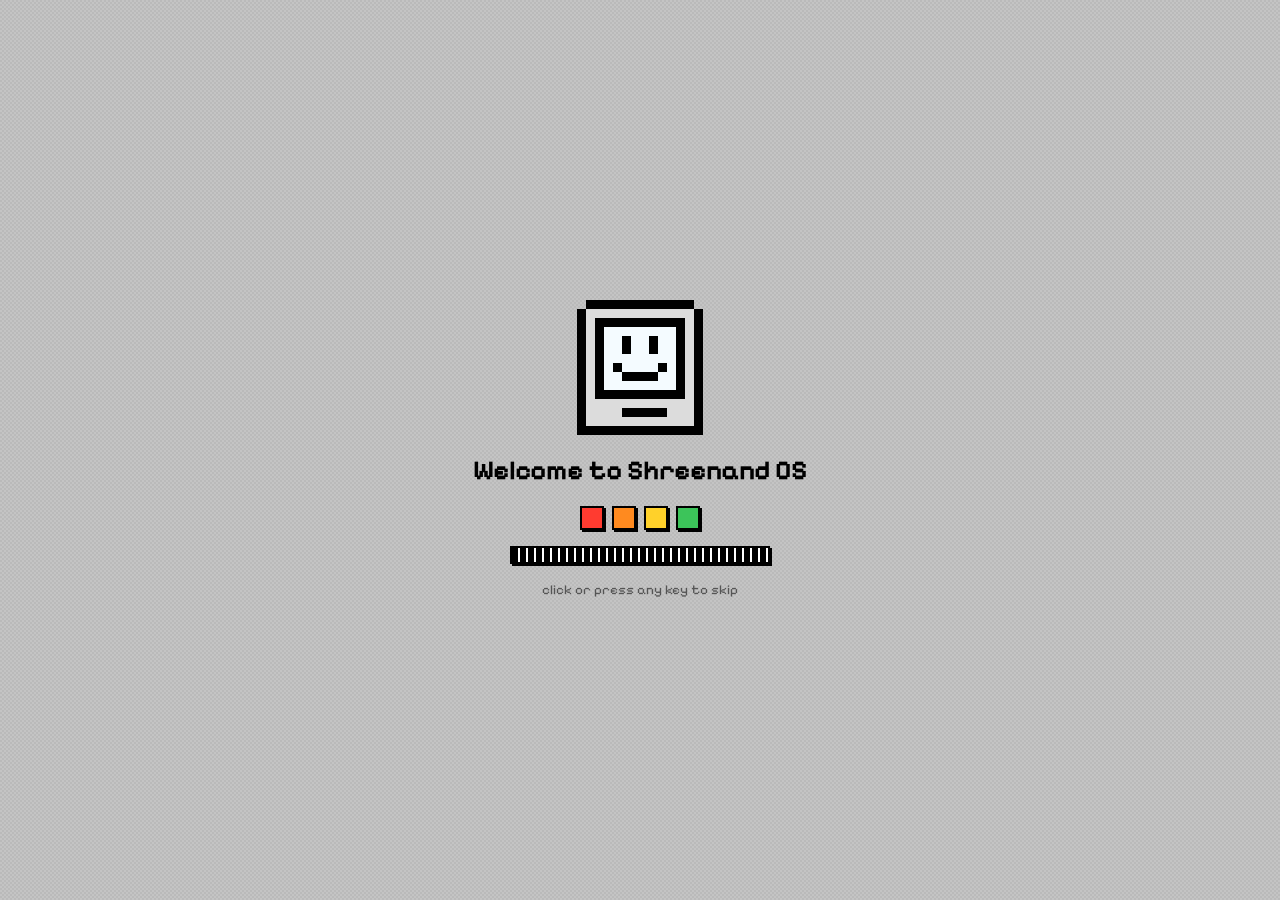
==== commit 28927db6: "Add easter eggs to /update: boot splash, terminal, Konami party mode, flying toasters, Sad Mac, Abou" ====
--- a/update/index.html
+++ b/update/index.html
@@ -70,5 +70,6 @@
 <div id="toast"><div class="ti">🍪</div><div><b>No cookies here</b>This site sets no cookies and loads no trackers. It only remembers, in your browser, that you clicked OK.<button class="btn ok" id="toastX">OK</button></div></div>
 
 <script src="app.js"></script>
+<script src="eggs.js"></script>
 </body>
 </html>
--- a/update/style.css
+++ b/update/style.css
@@ -243,3 +243,46 @@
   #mb .hide-s{display:none}
 }
 @media (prefers-reduced-motion:reduce){.win,.win.closing,#toast.on,.dk.bounce .ic{animation:none!important}}
+
+/* ============ easter eggs ============ */
+.term{background:#0a0a0a;color:#b6ffb0;font-family:var(--mono);font-size:13px;line-height:1.5;min-height:100%;padding:12px 14px 20px;cursor:text}
+.term .out div{white-space:pre-wrap;word-break:break-word}
+.term .out .cmd{color:#fff}
+.term .line{display:flex;gap:8px;align-items:center}
+.term .ps{color:#ffd12a;white-space:nowrap}
+.term input{flex:1;min-width:0;background:none;border:none;outline:none;color:#fff;font:inherit;caret-color:#b6ffb0}
+.sys .top{display:flex;gap:18px;align-items:center;padding-bottom:14px;border-bottom:2px solid #000}
+.sys .kv{display:grid;grid-template-columns:150px 1fr;gap:6px 14px;margin-top:14px;font-size:.88rem}
+.sys .kv dt{color:var(--mute);font-family:var(--pix);font-size:.9rem}
+.sys .mem{margin-top:16px;display:grid;gap:7px}
+.mrow{display:grid;grid-template-columns:120px 1fr;gap:10px;align-items:center;font-size:.8rem}
+.mbar{height:14px;border:2px solid #000;background:#fff}
+.mbar i{display:block;height:100%;border-right:2px solid #000;background-image:repeating-linear-gradient(90deg,rgba(0,0,0,.18) 0 2px,transparent 2px 4px)}
+.hintline{margin-top:18px;font-size:.78rem;color:var(--mute)}
+kbd{font-family:var(--mono);border:1px solid #000;background:var(--yellow);padding:0 5px;box-shadow:1px 1px 0 #000}
+.confetti{position:fixed;inset:0;width:100vw;height:100vh;pointer-events:none;z-index:3500}
+.spk{position:fixed;width:6px;height:6px;border:1px solid #000;pointer-events:none;z-index:40}
+@keyframes hue{to{filter:hue-rotate(360deg)}}
+@keyframes wob{0%,100%{rotate:0deg}25%{rotate:-.6deg}75%{rotate:.6deg}}
+body.party #wall{animation:hue 1.4s linear infinite}
+body.party .win{animation:wob .4s steps(2) infinite}
+body.party .dk .ic{animation:bounce .6s steps(6) infinite}
+#sad{position:fixed;inset:0;z-index:4000;background:#000 repeating-conic-gradient(#000 0 25%,#1a1a1a 0 50%) 0 0/4px 4px;display:flex;align-items:center;justify-content:center;padding:20px}
+#sad .dlg{display:flex;gap:22px;align-items:flex-start;background:var(--plat);border:2px solid #000;outline:2px solid #fff;outline-offset:-6px;box-shadow:5px 5px 0 #000;padding:28px 28px 24px;max-width:560px}
+#sad b{font-family:var(--pix);font-size:1.25rem;display:block;margin-bottom:6px}
+#sad p{font-size:.88rem;margin-bottom:6px}
+#sad .bomb{display:inline-block;margin:6px 16px 0 0;vertical-align:middle}
+#sad .btn{float:right;margin-top:14px}
+#saver{position:fixed;inset:0;z-index:3000;background:#000;overflow:hidden;cursor:none}
+#saver .fly{position:absolute;left:0;top:0;will-change:transform}
+#splash{position:fixed;inset:0;z-index:3200;background:#c4c4c4 repeating-conic-gradient(#c4c4c4 0 25%,#bababa 0 50%) 0 0/4px 4px;display:flex;align-items:center;justify-content:center;transition:opacity .35s steps(5)}
+#splash.out{opacity:0}
+#splash .in{display:flex;flex-direction:column;align-items:center;gap:16px;text-align:center}
+#splash .wt{font-family:var(--pix);font-size:1.7rem;font-weight:700}
+#splash .ext{display:flex;gap:8px;height:24px}
+#splash .ext b{width:24px;height:24px;border:2px solid #000;box-shadow:2px 2px 0 #000}
+#splash .pbar{width:260px;height:18px;border:2px solid #000;background:#fff;box-shadow:2px 2px 0 #000}
+#splash .pbar i{display:block;height:100%;width:0;background:repeating-linear-gradient(90deg,#000 0 6px,#fff 6px 8px);transition:width 2.2s steps(22)}
+#splash .sm{font-family:var(--pix);font-size:.85rem;color:#555}
+@media (max-width:900px){#sad .dlg{flex-direction:column}}
+@media (prefers-reduced-motion:reduce){body.party #wall,body.party .win,body.party .dk .ic{animation:none}}
